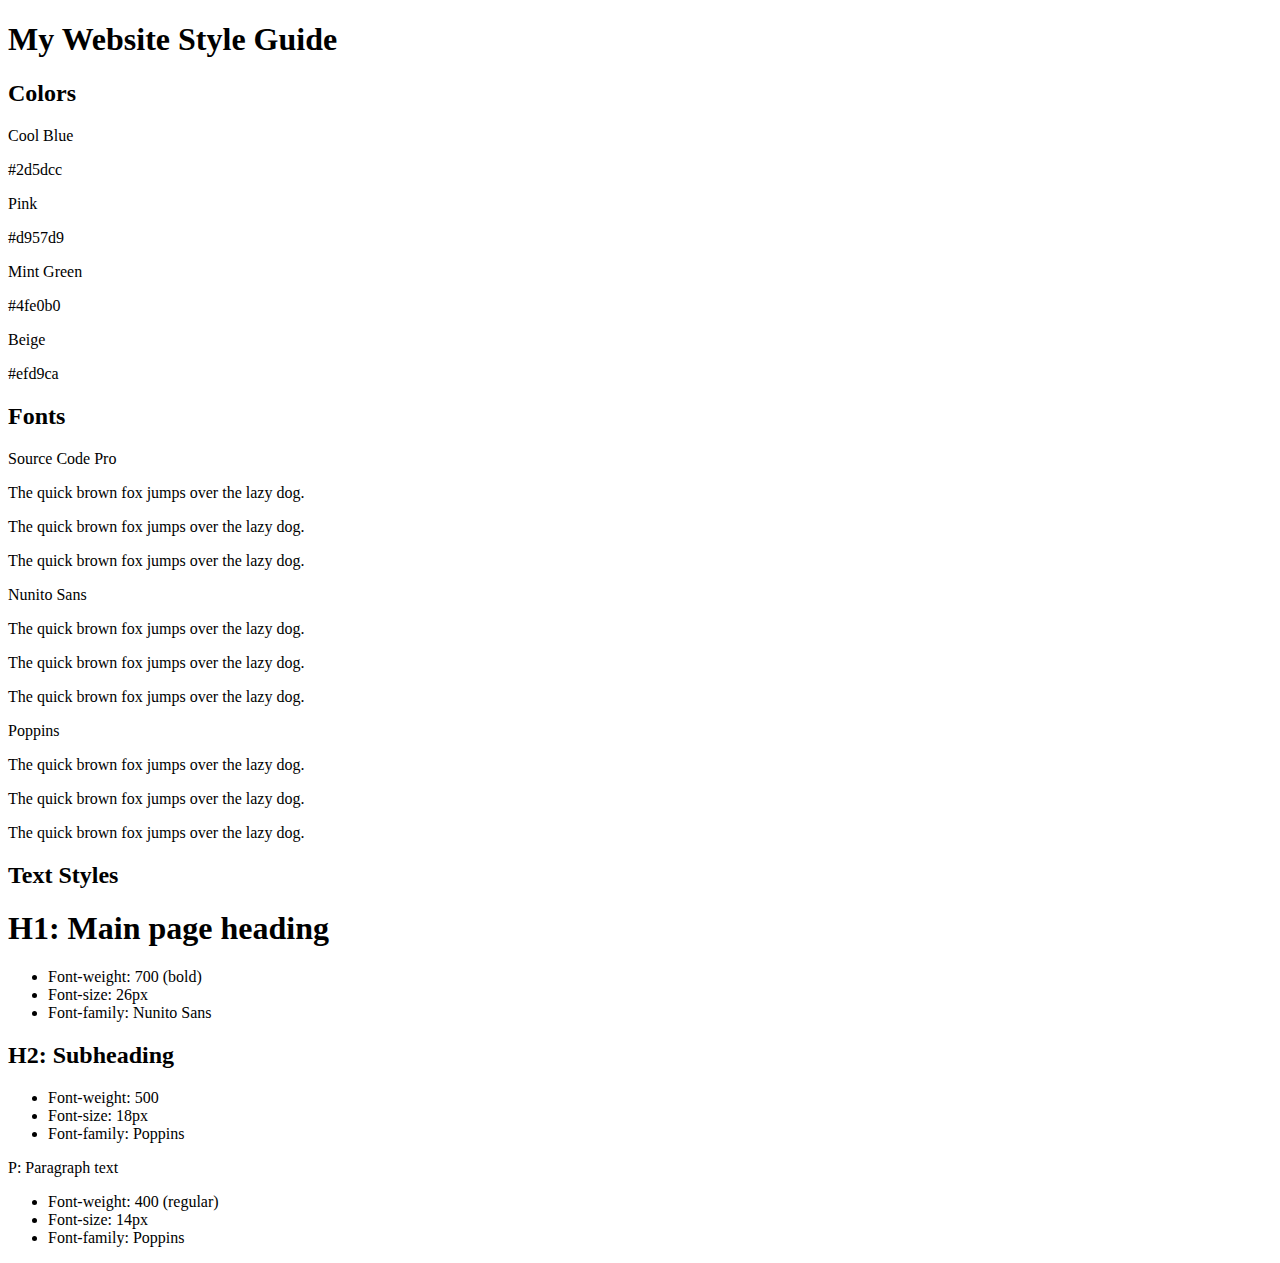
==== website-design-system.html @ 456ffdfe "Add files via upload" ====
<!DOCTYPE html>
<html lang="en">
<head>
    <meta charset="UTF-8">
    <meta http-equiv="X-UA-Compatible" content="IE=edge">
    <meta name="viewport" content="width=device-width, initial-scale=1.0">
    
    <link rel="preconnect" href="https://fonts.googleapis.com">
    <link rel="preconnect" href="https://fonts.gstatic.com" crossorigin>
    <link href="https://fonts.googleapis.com/css2?family=Nunito+Sans&display=swap" rel="stylesheet">


    <link rel="preconnect" href="https://fonts.googleapis.com">
    <link rel="preconnect" href="https://fonts.gstatic.com" crossorigin>
    <link href="https://fonts.googleapis.com/css2?family=Source+Code+Pro&display=swap" rel="stylesheet">

    <link rel="preconnect" href="https://fonts.googleapis.com">
    <link rel="preconnect" href="https://fonts.gstatic.com" crossorigin>
    <link href="https://fonts.googleapis.com/css2?family=Poppins&display=swap" rel="stylesheet">
    
    <link rel="stylesheet" href="resources/style.css">
    <title>My Website Style Guide</title>

</head>
<body>
    <h1>My Website Style Guide</h1>
    <section>
        <h2>Colors</h2>
        <div class="boje">
            <div class="boja" id="plava">
                <p>Cool Blue</p>
                <p>#2d5dcc</p>
            </div>
            <div class="boja" id="pink">
                <p>Pink</p>
                <p>#d957d9</p>
            </div>
            <div class="boja" id="zelena">
                <p>Mint Green</p>
                <p>#4fe0b0</p>
            </div>
            <div class="boja" id="bez">
                <p>Beige</p>
                <p>#efd9ca</p>
            </div>
        </div>
    </section>

    <section>
        <h2>Fonts</h2>
        <div class="font source-code-pro">
            <p class="font-naslov">Source Code Pro</p>
            <p class="font-normal">The quick brown fox jumps over the lazy dog.</p>
            <p class="font-strong">The quick brown fox jumps over the lazy dog.</p>
            <p class="font-italic">The quick brown fox jumps over the lazy dog.</p>
        </div>
        <div class="font nunito-sans">
            <p class="font-naslov">Nunito Sans</p>
            <p class="font-normal">The quick brown fox jumps over the lazy dog.</p>
            <p class="font-strong">The quick brown fox jumps over the lazy dog.</p>
            <p class="font-italic">The quick brown fox jumps over the lazy dog.</p>
        </div>
        <div class="font poppins">
            <p class="font-naslov">Poppins</p>
            <p class="font-normal">The quick brown fox jumps over the lazy dog.</p>
            <p class="font-strong">The quick brown fox jumps over the lazy dog.</p>
            <p class="font-italic">The quick brown fox jumps over the lazy dog.</p>
        </div>
    </section>

    <section>
        <h2>Text Styles</h2>
        <div class="text-stil">
            <h1>H1: Main page heading</h1>
            <ul>
                <li>Font-weight: 700 (bold)</li>
                <li>Font-size: 26px</li>
                <li>Font-family: Nunito Sans</li>
            </ul>
        </div>
        <div class="text-stil">
            <h2>H2: Subheading</h2>
            <ul>
                <li>Font-weight: 500</li>
                <li>Font-size: 18px</li>
                <li>Font-family: Poppins</li>
            </ul>
        </div>
        <div class="text-stil">
            <p>P: Paragraph text</p>
            <ul>
                <li>Font-weight: 400 (regular)</li>
                <li>Font-size: 14px</li>
                <li>Font-family: Poppins</li>
            </ul>
        </div>
    </section>

</body>
</html>
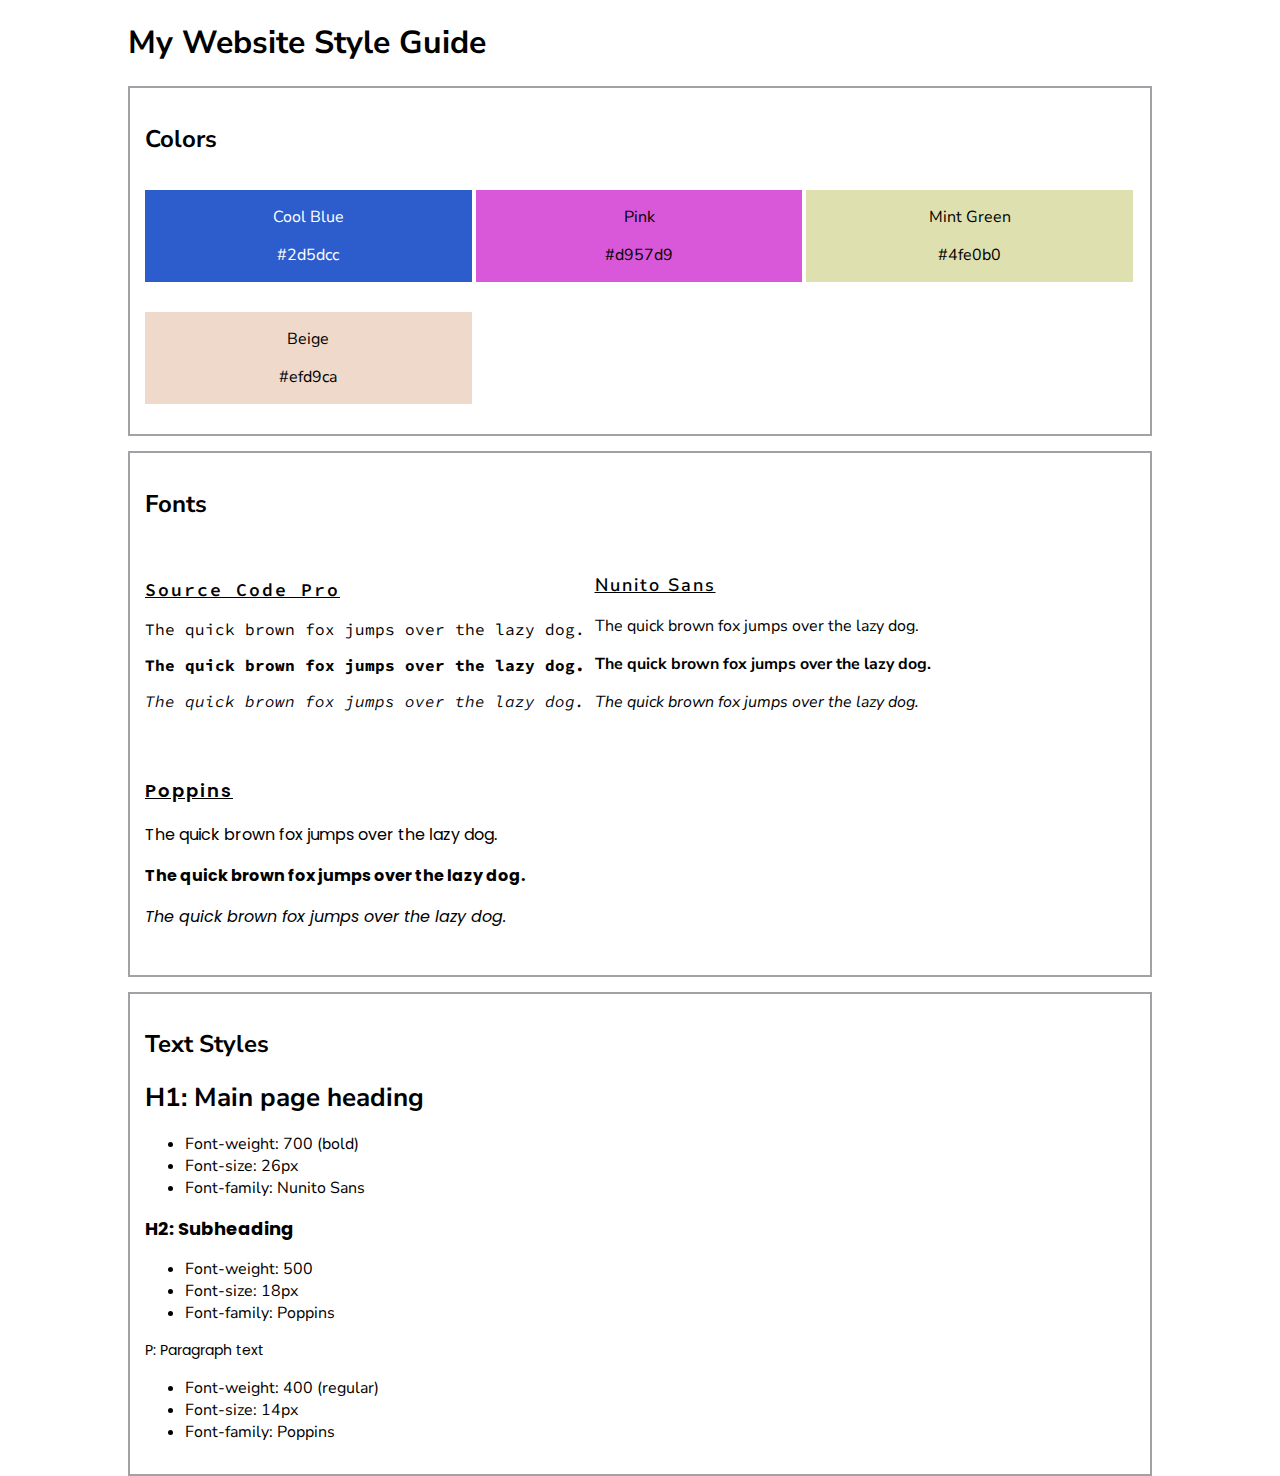
==== commit 68347092: "Update website-design-system.html" ====
--- a/website-design-system.html
+++ b/website-design-system.html
@@ -18,7 +18,7 @@
     <link rel="preconnect" href="https://fonts.gstatic.com" crossorigin>
     <link href="https://fonts.googleapis.com/css2?family=Poppins&display=swap" rel="stylesheet">
     
-    <link rel="stylesheet" href="resources/style.css">
+    <link rel="stylesheet" href="style.css">
     <title>My Website Style Guide</title>
 
 </head>
@@ -97,4 +97,4 @@
     </section>
 
 </body>
-</html>+</html>
--- a/style.css
+++ b/style.css
@@ -0,0 +1,82 @@
+
+body{
+    
+    margin: 0 10%;
+    box-sizing: border-box;
+    font-family: 'Nunito Sans', sans-serif;
+}
+
+
+
+section{
+    border: 2px solid #a2a2a6;
+    margin-top: 15px;
+    padding: 15px;
+}
+  /* BOJE */
+
+.boja, .font{
+    margin: 15px 0;
+    width: 33%;
+    display: inline-block;
+    text-align: center;
+}
+#plava{
+    background-color: #2d5dcc;
+    color: #fff;
+}
+#pink{
+    background-color: #d957d9;
+}
+#zelena{
+    background-color: #dfe0b0;
+}
+#bez{
+    background-color: #efd9ca;
+}
+
+    /* FONTOVI */
+
+.font{
+    width: 45%;
+    text-align: left;
+}
+.font-naslov{
+    text-decoration: underline;
+    font-size: 18px;
+    letter-spacing: 2px;
+    font-weight: 600;
+        
+}
+.source-code-pro{
+    font-family: 'Source Code Pro', monospace;
+}
+
+.poppins{
+    font-family: 'Poppins', sans-serif;
+}
+
+.font-strong{
+    font-weight: bold;
+}
+.font-italic{
+    font-style: italic;
+}
+
+
+    /* Text Styles */
+.text-stil h1{
+    font-size: 26px;
+    font-weight: 700;
+    font-family: 'Nunito Sans', sans-serif;
+}    
+.text-stil h2{
+    font-size: 18px;
+    font-family: 500;
+    font-family: 'Poppins',sans-serif;
+}
+.text-stil p{
+    font-weight: 400;
+    font-size: 14px;
+    font-family: 'Poppins',sans-serif;
+}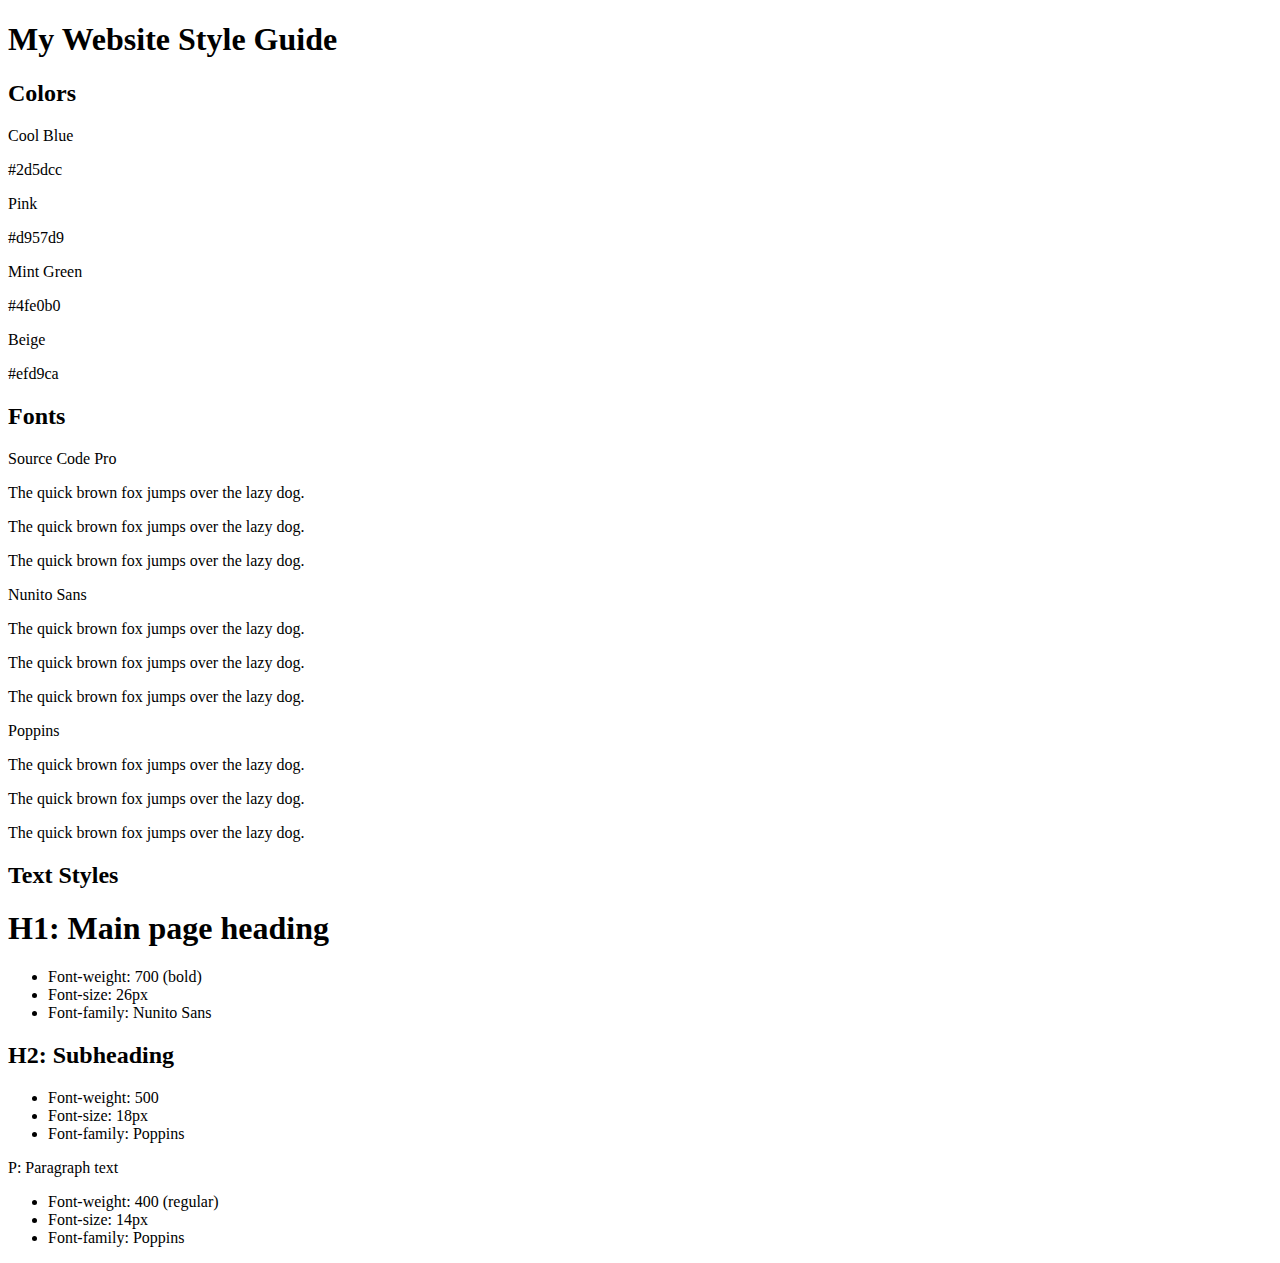
==== commit 501ce194: "Add files via upload" ====
--- a/website-design-system.html
+++ b/website-design-system.html
@@ -18,7 +18,7 @@
     <link rel="preconnect" href="https://fonts.gstatic.com" crossorigin>
     <link href="https://fonts.googleapis.com/css2?family=Poppins&display=swap" rel="stylesheet">
     
-    <link rel="stylesheet" href="style.css">
+    <link rel="stylesheet" href="resources/style.css">
     <title>My Website Style Guide</title>
 
 </head>
@@ -97,4 +97,4 @@
     </section>
 
 </body>
-</html>
+</html>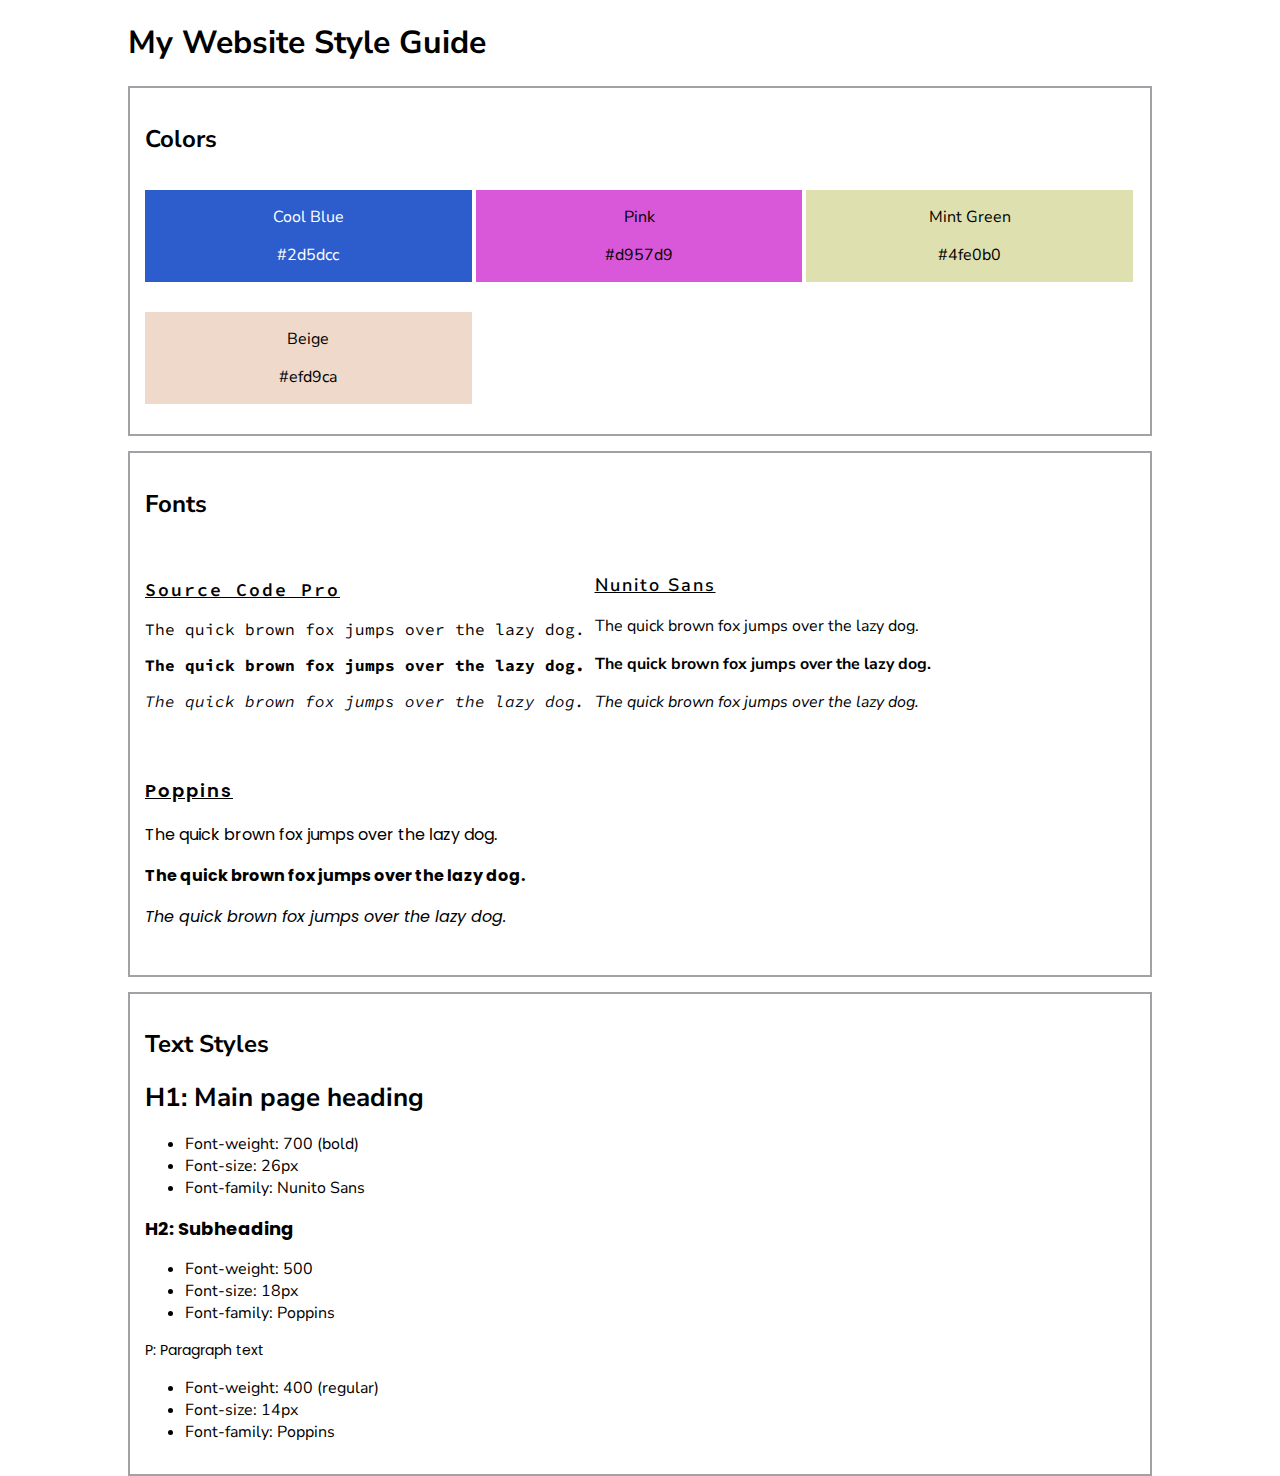
==== commit a0d1d61b: "Update website-design-system.html" ====
--- a/website-design-system.html
+++ b/website-design-system.html
@@ -18,7 +18,7 @@
     <link rel="preconnect" href="https://fonts.gstatic.com" crossorigin>
     <link href="https://fonts.googleapis.com/css2?family=Poppins&display=swap" rel="stylesheet">
     
-    <link rel="stylesheet" href="resources/style.css">
+    <link rel="stylesheet" href="style.css">
     <title>My Website Style Guide</title>
 
 </head>
@@ -97,4 +97,4 @@
     </section>
 
 </body>
-</html>+</html>
--- a/style.css
+++ b/style.css
@@ -0,0 +1,82 @@
+
+body{
+    
+    margin: 0 10%;
+    box-sizing: border-box;
+    font-family: 'Nunito Sans', sans-serif;
+}
+
+
+
+section{
+    border: 2px solid #a2a2a6;
+    margin-top: 15px;
+    padding: 15px;
+}
+  /* BOJE */
+
+.boja, .font{
+    margin: 15px 0;
+    width: 33%;
+    display: inline-block;
+    text-align: center;
+}
+#plava{
+    background-color: #2d5dcc;
+    color: #fff;
+}
+#pink{
+    background-color: #d957d9;
+}
+#zelena{
+    background-color: #dfe0b0;
+}
+#bez{
+    background-color: #efd9ca;
+}
+
+    /* FONTOVI */
+
+.font{
+    width: 45%;
+    text-align: left;
+}
+.font-naslov{
+    text-decoration: underline;
+    font-size: 18px;
+    letter-spacing: 2px;
+    font-weight: 600;
+        
+}
+.source-code-pro{
+    font-family: 'Source Code Pro', monospace;
+}
+
+.poppins{
+    font-family: 'Poppins', sans-serif;
+}
+
+.font-strong{
+    font-weight: bold;
+}
+.font-italic{
+    font-style: italic;
+}
+
+
+    /* Text Styles */
+.text-stil h1{
+    font-size: 26px;
+    font-weight: 700;
+    font-family: 'Nunito Sans', sans-serif;
+}    
+.text-stil h2{
+    font-size: 18px;
+    font-family: 500;
+    font-family: 'Poppins',sans-serif;
+}
+.text-stil p{
+    font-weight: 400;
+    font-size: 14px;
+    font-family: 'Poppins',sans-serif;
+}